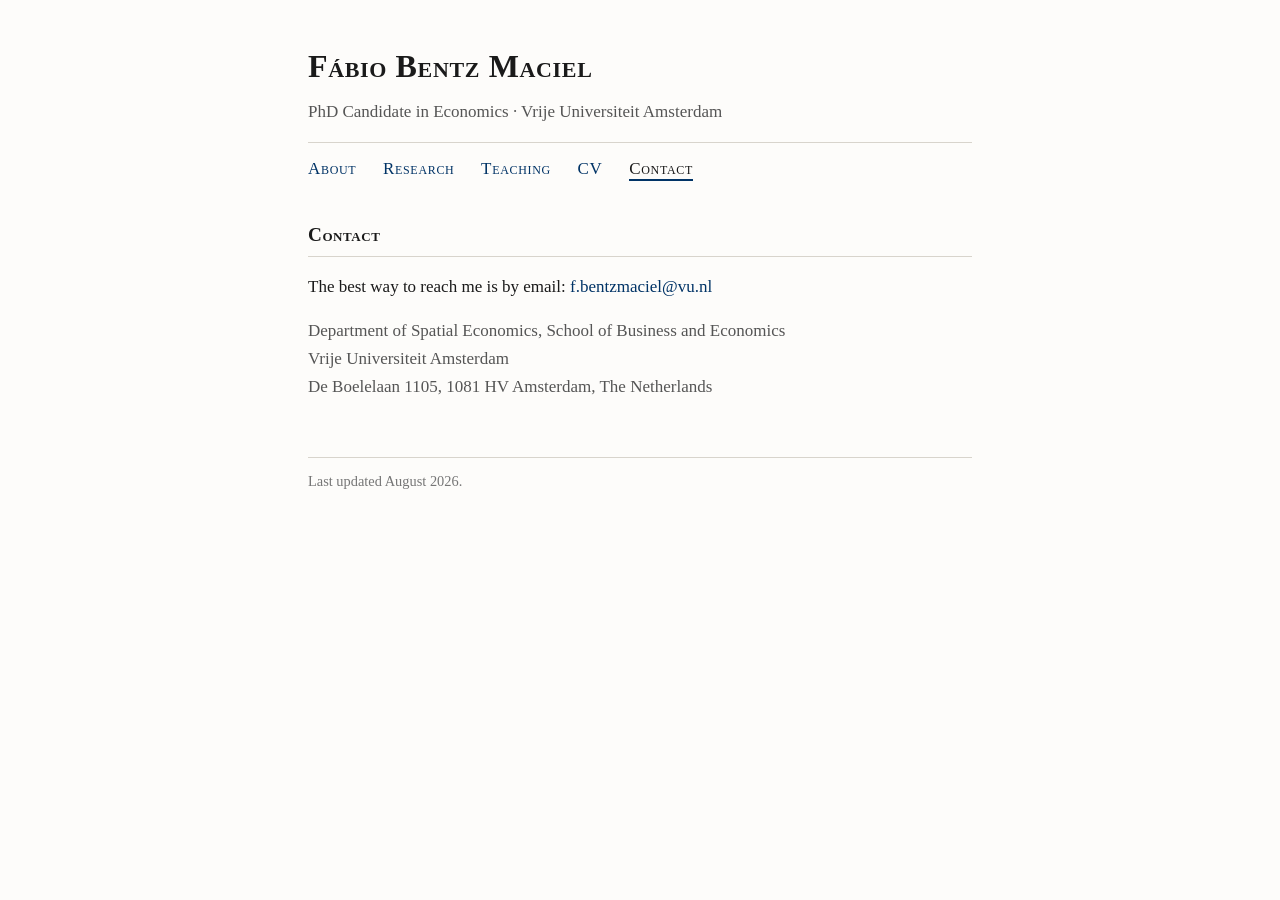
==== contact.html @ aafdfaf9 "Academic website and CV Co-Authored-By: Claude Fable 5 <noreply@anthropic.com>" ====
<!DOCTYPE html>
<html lang="en">
<head>
<meta charset="utf-8">
<meta name="viewport" content="width=device-width, initial-scale=1">
<title>Contact — Fábio Bentz Maciel</title>
<meta name="description" content="Contact information for Fábio Bentz Maciel, Vrije Universiteit Amsterdam.">
<link rel="icon" href="data:image/svg+xml,%3Csvg xmlns='http://www.w3.org/2000/svg' viewBox='0 0 64 64'%3E%3Crect width='64' height='64' rx='8' fill='%23003366'/%3E%3Ctext x='32' y='43' font-family='Georgia,serif' font-size='28' fill='white' text-anchor='middle'%3EFM%3C/text%3E%3C/svg%3E">
<link rel="stylesheet" href="assets/style.css">
</head>
<body>
<div class="page">

<header>
  <h1><a href="index.html">Fábio Bentz Maciel</a></h1>
  <p class="tagline">PhD Candidate in Economics &middot; Vrije Universiteit Amsterdam</p>
  <nav>
    <a href="index.html">About</a>
    <a href="research.html">Research</a>
    <a href="teaching.html">Teaching</a>
    <a href="cv/Maciel_CV.pdf">CV</a>
    <a href="contact.html" aria-current="page">Contact</a>
  </nav>
</header>

<section id="contact">
  <h2>Contact</h2>
  <p>The best way to reach me is by email:
    <a href="mailto:f.bentzmaciel@vu.nl">f.bentzmaciel@vu.nl</a>
  </p>
  <address>
    Department of Spatial Economics, School of Business and Economics<br>
    Vrije Universiteit Amsterdam<br>
    De Boelelaan 1105, 1081 HV Amsterdam, The Netherlands
  </address>
</section>

<footer>
  Last updated August 2026.
</footer>

</div>
</body>
</html>
---- assets/style.css ----
:root {
  --ink: #1a1a1a;
  --muted: #555;
  --faint: #767676;
  --navy: #003366;
  --rule: #d8d4cc;
  --bg: #fdfcfa;
}
* { box-sizing: border-box; }
html { -webkit-text-size-adjust: 100%; }
body {
  margin: 0;
  background: var(--bg);
  color: var(--ink);
  font-family: Charter, "Bitstream Charter", "Sitka Text", Cambria, Georgia, serif;
  font-size: 1.0625rem;
  line-height: 1.65;
}
.page {
  max-width: 44rem;
  margin: 0 auto;
  padding: 2.5rem 1.25rem 3rem;
}
a { color: var(--navy); text-decoration: none; }
a:hover { text-decoration: underline; }

/* Header */
header { margin-bottom: 2.25rem; }
h1 {
  margin: 0;
  font-size: 2rem;
  font-weight: 600;
  font-variant: small-caps;
  letter-spacing: 0.02em;
}
h1 a { color: inherit; }
h1 a:hover { text-decoration: none; }
.tagline { margin: 0.35rem 0 0; color: var(--muted); }
nav { margin-top: 1rem; padding-top: 0.75rem; border-top: 1px solid var(--rule); }
nav a { margin-right: 1.4rem; font-variant: small-caps; letter-spacing: 0.04em; }
nav a[aria-current="page"] {
  color: var(--ink);
  border-bottom: 2px solid var(--navy);
  padding-bottom: 1px;
}

/* Sections */
section { margin-top: 2.5rem; }
section:first-of-type { margin-top: 0; }
h2 {
  font-size: 1.2rem;
  font-weight: 600;
  font-variant: small-caps;
  letter-spacing: 0.03em;
  border-bottom: 1px solid var(--rule);
  padding-bottom: 0.3rem;
  margin: 0 0 1rem;
}
h3 {
  font-size: 1.02rem;
  font-weight: 600;
  margin: 1.5rem 0 0.6rem;
  color: var(--navy);
}
p { margin: 0 0 1rem; }

/* Paper lists */
ul.papers { list-style: none; margin: 0; padding: 0; }
ul.papers li { margin-bottom: 1rem; padding-left: 1.25rem; text-indent: -1.25rem; }
.paper-title { font-weight: 600; }
.coauthors { color: var(--muted); }
.outlet { color: var(--faint); font-style: italic; }
.note { color: var(--faint); font-size: 0.92rem; }

.interests { color: var(--muted); }

.portrait {
  float: right;
  width: 170px;
  max-width: 40%;
  height: auto;
  margin: 0.3rem 0 0.9rem 1.4rem;
  border-radius: 5px;
}
#about::after { content: ""; display: block; clear: both; }

address { font-style: normal; color: var(--muted); }

footer {
  margin-top: 3.5rem;
  padding-top: 0.75rem;
  border-top: 1px solid var(--rule);
  color: var(--faint);
  font-size: 0.9rem;
}

@media (max-width: 480px) {
  h1 { font-size: 1.6rem; }
  nav a { margin-right: 1rem; }
  .portrait { float: none; display: block; margin: 0 auto 1.2rem; width: 180px; max-width: 60%; }
}
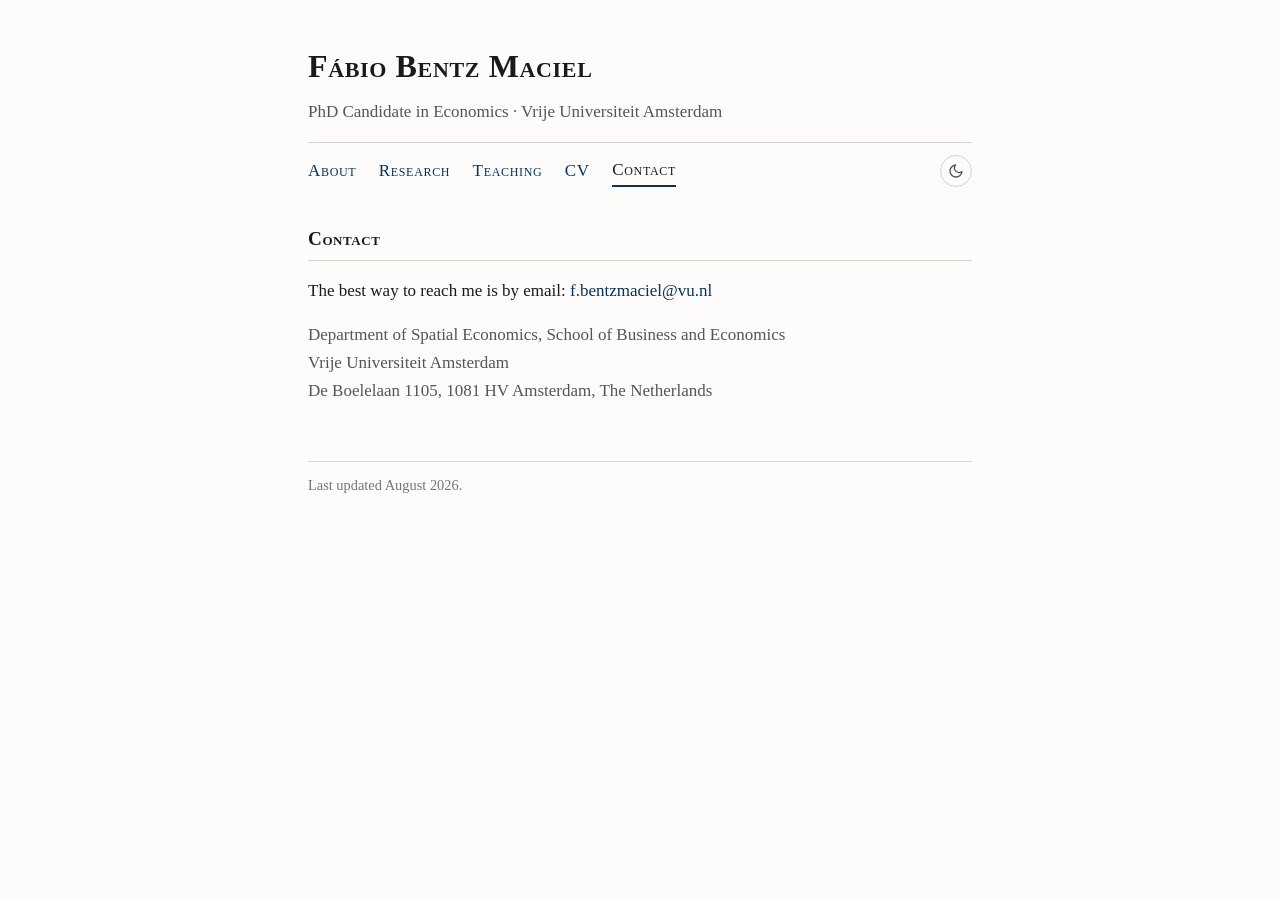
==== commit 7ec1cd4d: "Add light/dark theme toggle; move Skills or Scars to end of WIP list Co-Authored-By: Claude Opus 5.5" ====
--- a/contact.html
+++ b/contact.html
@@ -7,6 +7,7 @@
 <meta name="description" content="Contact information for Fábio Bentz Maciel, Vrije Universiteit Amsterdam.">
 <link rel="icon" href="data:image/svg+xml,%3Csvg xmlns='http://www.w3.org/2000/svg' viewBox='0 0 64 64'%3E%3Crect width='64' height='64' rx='8' fill='%23003366'/%3E%3Ctext x='32' y='43' font-family='Georgia,serif' font-size='28' fill='white' text-anchor='middle'%3EFM%3C/text%3E%3C/svg%3E">
 <link rel="stylesheet" href="assets/style.css">
+<script src="assets/theme.js"></script>
 </head>
 <body>
 <div class="page">
@@ -20,6 +21,10 @@
     <a href="teaching.html">Teaching</a>
     <a href="cv/Maciel_CV.pdf">CV</a>
     <a href="contact.html" aria-current="page">Contact</a>
+    <button class="theme-toggle" type="button" aria-label="Switch theme">
+      <svg class="icon-moon" viewBox="0 0 24 24" fill="none" stroke="currentColor" stroke-width="2" stroke-linecap="round" stroke-linejoin="round" aria-hidden="true"><path d="M21 12.8A9 9 0 1 1 11.2 3a7 7 0 0 0 9.8 9.8z"/></svg>
+      <svg class="icon-sun" viewBox="0 0 24 24" fill="none" stroke="currentColor" stroke-width="2" stroke-linecap="round" stroke-linejoin="round" aria-hidden="true"><circle cx="12" cy="12" r="4"/><path d="M12 2v2M12 20v2M4.9 4.9l1.4 1.4M17.7 17.7l1.4 1.4M2 12h2M20 12h2M4.9 19.1l1.4-1.4M17.7 6.3l1.4-1.4"/></svg>
+    </button>
   </nav>
 </header>
 
--- a/assets/style.css
+++ b/assets/style.css
@@ -5,6 +5,29 @@
   --navy: #003366;
   --rule: #d8d4cc;
   --bg: #fdfcfa;
+  color-scheme: light;
+}
+/* Dark theme: follows the system setting unless the visitor picked light;
+   an explicit choice from the toggle sets data-theme on <html>. */
+@media (prefers-color-scheme: dark) {
+  :root:not([data-theme="light"]) {
+    --ink: #e6e3dc;
+    --muted: #b8b3a9;
+    --faint: #928d84;
+    --navy: #8db6e8;
+    --rule: #3a3b40;
+    --bg: #17181b;
+    color-scheme: dark;
+  }
+}
+:root[data-theme="dark"] {
+  --ink: #e6e3dc;
+  --muted: #b8b3a9;
+  --faint: #928d84;
+  --navy: #8db6e8;
+  --rule: #3a3b40;
+  --bg: #17181b;
+  color-scheme: dark;
 }
 * { box-sizing: border-box; }
 html { -webkit-text-size-adjust: 100%; }
@@ -36,12 +59,45 @@
 h1 a { color: inherit; }
 h1 a:hover { text-decoration: none; }
 .tagline { margin: 0.35rem 0 0; color: var(--muted); }
-nav { margin-top: 1rem; padding-top: 0.75rem; border-top: 1px solid var(--rule); }
-nav a { margin-right: 1.4rem; font-variant: small-caps; letter-spacing: 0.04em; }
+nav {
+  margin-top: 1rem;
+  padding-top: 0.75rem;
+  border-top: 1px solid var(--rule);
+  display: flex;
+  flex-wrap: wrap;
+  align-items: center;
+  column-gap: 1.4rem;
+  row-gap: 0.4rem;
+}
+nav a { font-variant: small-caps; letter-spacing: 0.04em; }
 nav a[aria-current="page"] {
   color: var(--ink);
   border-bottom: 2px solid var(--navy);
   padding-bottom: 1px;
+}
+
+.theme-toggle {
+  margin-left: auto;
+  width: 2rem;
+  height: 2rem;
+  padding: 0;
+  display: inline-flex;
+  align-items: center;
+  justify-content: center;
+  background: none;
+  border: 1px solid var(--rule);
+  border-radius: 50%;
+  color: var(--muted);
+  cursor: pointer;
+}
+.theme-toggle:hover { color: var(--navy); border-color: var(--navy); }
+.theme-toggle svg { width: 1rem; height: 1rem; }
+.theme-toggle .icon-sun { display: none; }
+:root[data-theme="dark"] .theme-toggle .icon-sun { display: block; }
+:root[data-theme="dark"] .theme-toggle .icon-moon { display: none; }
+@media (prefers-color-scheme: dark) {
+  :root:not([data-theme="light"]) .theme-toggle .icon-sun { display: block; }
+  :root:not([data-theme="light"]) .theme-toggle .icon-moon { display: none; }
 }
 
 /* Sections */
@@ -74,6 +130,34 @@
 
 .interests { color: var(--muted); }
 
+/* Collapsible abstracts: a small "Abstract" toggle under each entry */
+ul.papers details { text-indent: 0; margin-top: 0.2rem; }
+ul.papers summary {
+  display: inline-block;
+  cursor: pointer;
+  list-style: none;
+  color: var(--navy);
+  font-size: 0.9rem;
+  font-variant: small-caps;
+  letter-spacing: 0.04em;
+}
+ul.papers summary::-webkit-details-marker { display: none; }
+ul.papers summary::after { content: " \25B8"; font-size: 0.85em; }
+ul.papers details[open] summary::after { content: " \25BE"; }
+ul.papers summary:hover { text-decoration: underline; }
+.abstract {
+  text-indent: 0;
+  margin: 0.6rem 0 0.4rem;
+  padding: 0.1rem 0 0.1rem 0.9rem;
+  border-left: 2px solid var(--rule);
+  color: var(--muted);
+  font-size: 0.95rem;
+  line-height: 1.6;
+}
+
+/* Pre-PhD block sits apart from the PhD research */
+section.pre-phd { margin-top: 4.5rem; }
+
 .portrait {
   float: right;
   width: 170px;
@@ -96,6 +180,6 @@
 
 @media (max-width: 480px) {
   h1 { font-size: 1.6rem; }
-  nav a { margin-right: 1rem; }
+  nav { column-gap: 1rem; }
   .portrait { float: none; display: block; margin: 0 auto 1.2rem; width: 180px; max-width: 60%; }
 }
